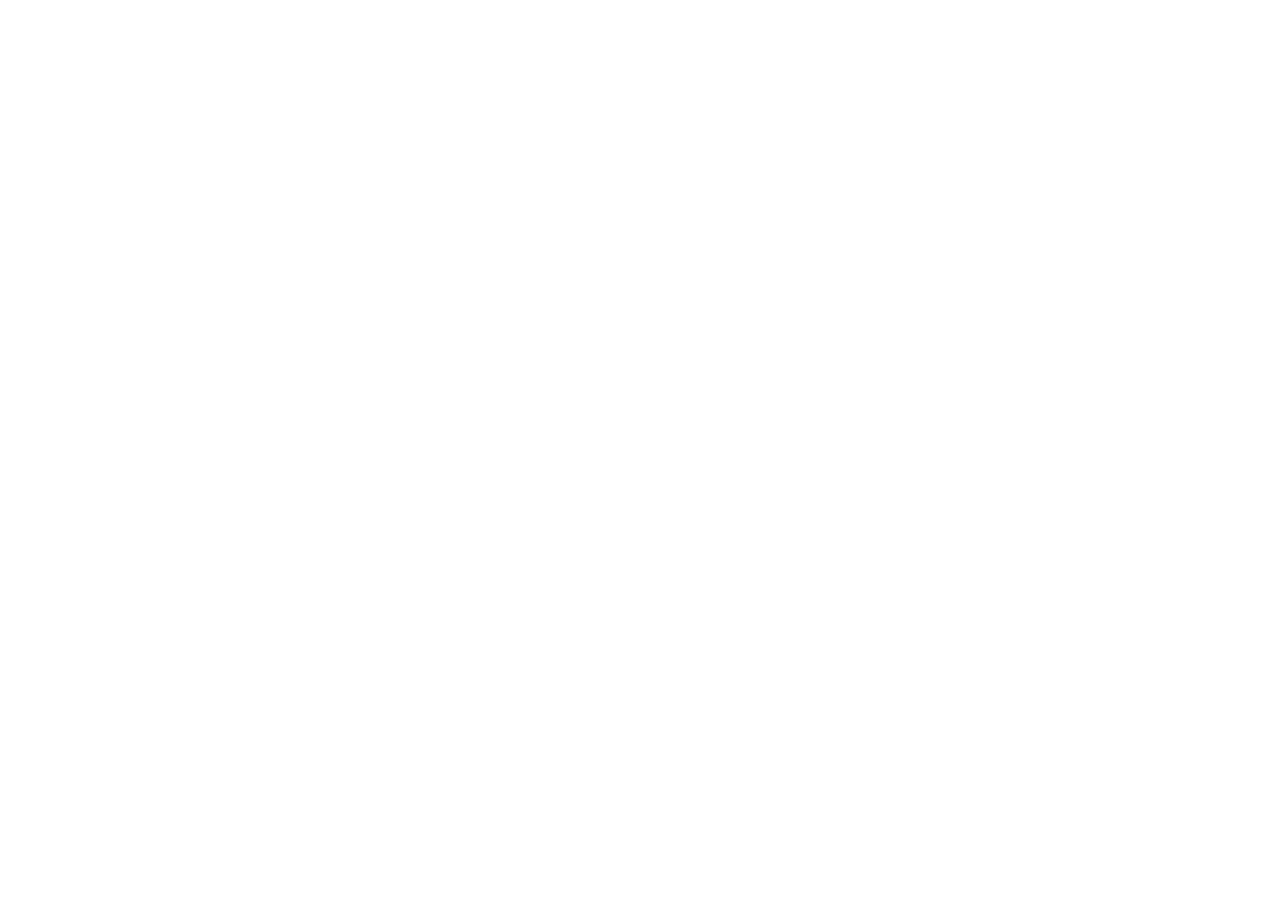
==== public/index.html @ 0d929c7a "Version 1.0 (bêta)" ====
<!DOCTYPE html>
<html lang="fr">
<head>
    <meta charset="UTF-8">
    <meta name="viewport" content="width=device-width, initial-scale=1.0">
    <title>Fiche Présentation - Ryann & Thibault</title>
</head>
<body>
    
</body>
</html>
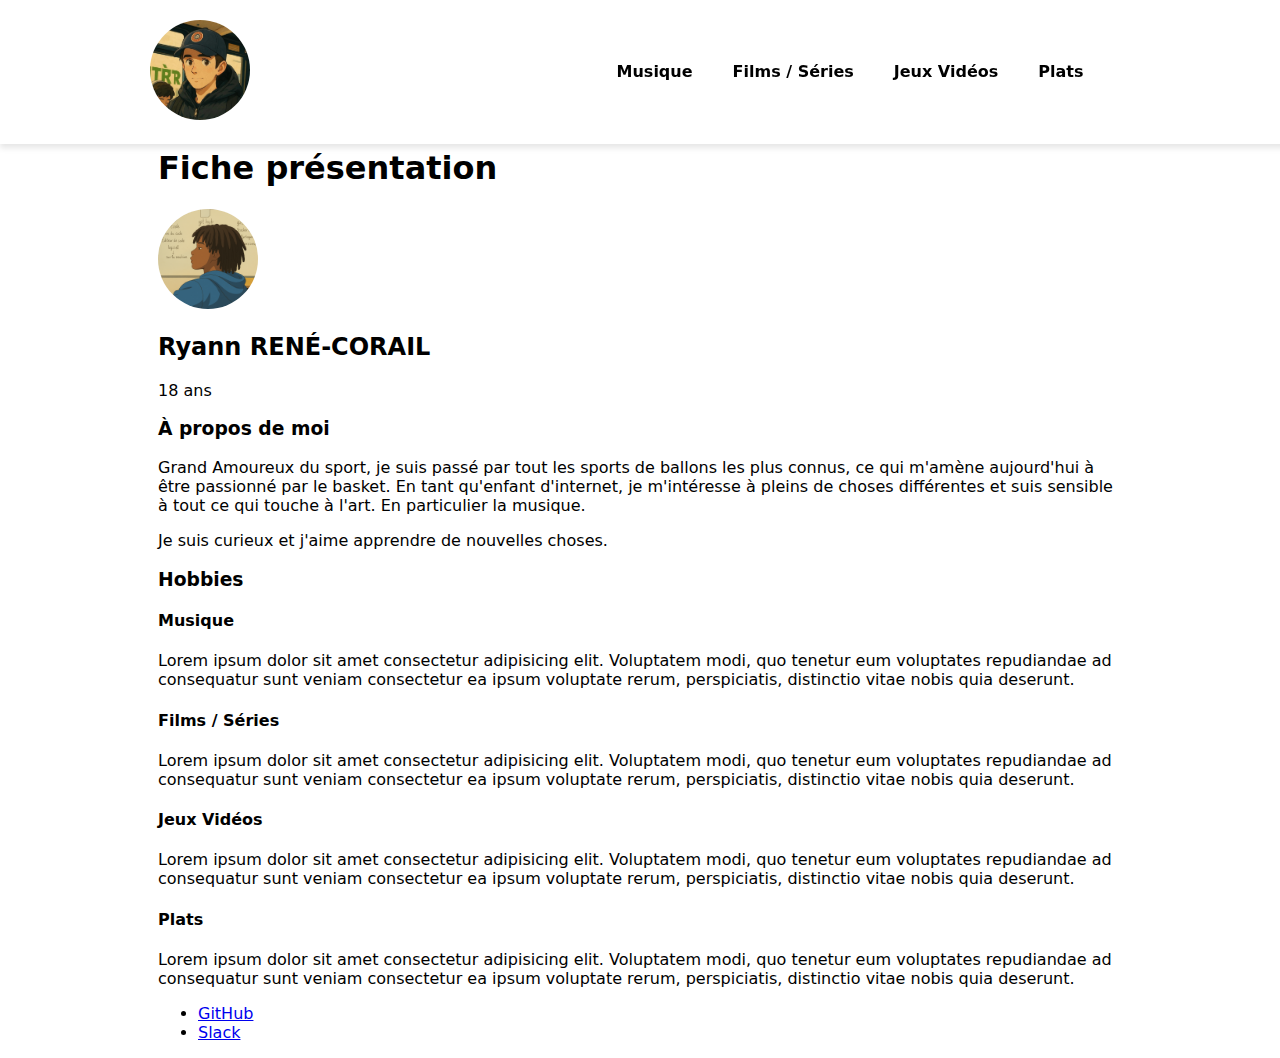
==== commit 7af981ba: "Version 1.1" ====
--- a/public/index.html
+++ b/public/index.html
@@ -1,11 +1,70 @@
 <!DOCTYPE html>
 <html lang="fr">
+
 <head>
     <meta charset="UTF-8">
     <meta name="viewport" content="width=device-width, initial-scale=1.0">
     <title>Fiche Présentation - Ryann & Thibault</title>
+    <link rel="stylesheet" href="/public/style.css">
 </head>
+
 <body>
-    
-</body>
-</html>+    <button id="scrollToTop" class="scroll-to-top" title="Remonter en haut">↑</button>
+    <header>
+        <div class="logo">
+            <img src="/assets/images/logo.jpg" alt="Logo de la page" width="100" height="100">
+        </div>
+        <nav class="navbar">
+            <ul class="nav-list">
+                <li><a href="#musique" class="link-list">Musique</a></li>
+                <li><a href="#films-series" class="link-list">Films / Séries</a></li>
+                <li><a href="#jeux-videos" class="link-list">Jeux Vidéos</a></li>
+                <li><a href="#plats" class="link-list">Plats</a></li>
+            </ul>
+        </nav>
+    </header>
+    <main>
+        <h1 class="title-fist">Fiche présentation</h1>
+
+        <div class="fichePresentation-Ryann">
+            <img src="/assets/images/image-ryann.png" alt="Photo de Ryann" width="200" height="200">
+            <h2 class="title-second">Ryann RENÉ-CORAIL</h2>
+            <p class="description">18 ans</p>
+            <h3 class="title-third">À propos de moi</h3>
+            <p class="description">Grand Amoureux du sport, je suis passé par tout les sports de ballons les plus
+                connus, ce qui m'amène
+                aujourd'hui à être passionné par le basket. En tant qu'enfant d'internet, je m'intéresse à pleins de
+                choses différentes et suis sensible à tout ce qui touche à l'art. En particulier la musique.</p>
+            <p>Je suis curieux et j'aime apprendre de nouvelles choses.</p>
+            <h3 class="title-third">Hobbies</h3>
+            <h4 id="musique" class="title-hobbies">Musique</h4>
+            <p class="description">Lorem ipsum dolor sit amet consectetur adipisicing elit. Voluptatem modi, quo tenetur
+                eum voluptates repudiandae ad consequatur sunt veniam consectetur ea ipsum voluptate rerum,
+                perspiciatis, distinctio vitae nobis quia deserunt.</p>
+            <h4 id="films-series" class="title-hobbies">Films / Séries</h4>
+            <p class="description">Lorem ipsum dolor sit amet consectetur adipisicing elit. Voluptatem modi, quo tenetur
+                eum voluptates repudiandae ad consequatur sunt veniam consectetur ea ipsum voluptate rerum,
+                perspiciatis, distinctio vitae nobis quia deserunt.</p>
+            <h4 id="jeux-videos" class="title-hobbies">Jeux Vidéos</h4>
+            <p class="description">Lorem ipsum dolor sit amet consectetur adipisicing elit. Voluptatem modi, quo tenetur
+                eum voluptates repudiandae ad consequatur sunt veniam consectetur ea ipsum voluptate rerum,
+                perspiciatis, distinctio vitae nobis quia deserunt.</p>
+            <h4 id="plats" class="title-hobbies">Plats</h4>
+            <p class="description">Lorem ipsum dolor sit amet consectetur adipisicing elit. Voluptatem modi, quo tenetur
+                eum voluptates repudiandae ad consequatur sunt veniam consectetur ea ipsum voluptate rerum,
+                perspiciatis, distinctio vitae nobis quia deserunt.</p>
+        </div>
+    </main>
+    <footer>
+        <div class="links-ryann">
+            <div class="practical-links">
+                <ul class="practical-list">
+                    <li><a href="#" class="practical-link-list">GitHub</a></li>
+                    <li><a href="#" class="practical-link-list">Slack</a></li>
+                </ul>
+            </div>
+        </div>
+    </footer>
+
+    <script src="/smooth-scroll.js"></script>
+</body>--- a/public/style.css
+++ b/public/style.css
@@ -0,0 +1,95 @@
+body {
+    font-family: system-ui, -apple-system, BlinkMacSystemFont, 'Segoe UI', Roboto, Oxygen, Ubuntu, Cantarell, 'Open Sans', 'Helvetica Neue', sans-serif;
+    padding: 120px 150px 0 150px;
+}
+
+header {
+    position: fixed;
+    top: 0;
+    left: 0;
+    width: 100%;
+    background-color: white;
+    z-index: 1000;
+    box-shadow: 0 4px 6px rgba(0, 0, 0, 0.1);
+    padding: 20px 150px;
+    margin: 0;
+    display: flex;
+    justify-content: space-between;
+    align-items: center;
+}
+
+.navbar {
+    display: flex;
+    justify-content: center;
+    /* Centre le texte du menu */
+    align-items: center;
+    flex: 1;
+}
+
+.nav-list {
+    list-style: none;
+    display: flex;
+    gap: 20px;
+    margin: 0;
+    padding: 0;
+}
+
+.nav-list li {
+    display: flex;
+    align-items: center;
+}
+
+.nav-list li a {
+    text-decoration: none;
+    color: black;
+    font-weight: bold;
+    transition: color 0.3s;
+    display: inline-block;
+    text-align: center;
+    line-height: 1;
+    padding: 5px 10px;
+}
+
+.nav-list li a:hover {
+    color: #007BFF;
+}
+
+img {
+    border-radius: 50%;
+    width: 100px;
+    height: 100px;
+    margin-right: 20px;
+}
+
+.scroll-to-top {
+    position: fixed;
+    bottom: 20px;
+    /* Positionné à 20px du bas de la fenêtre */
+    right: 20px;
+    /* Positionné à 20px du bord droit */
+    width: 40px;
+    height: 40px;
+    background-color: #007BFF;
+    /* Couleur de fond */
+    color: white;
+    /* Couleur du texte */
+    border: none;
+    border-radius: 50%;
+    /* Bouton circulaire */
+    box-shadow: 0 4px 6px rgba(0, 0, 0, 0.1);
+    /* Ombre subtile */
+    cursor: pointer;
+    font-size: 20px;
+    /* Taille de la flèche */
+    display: none;
+    /* Caché par défaut */
+    justify-content: center;
+    align-items: center;
+    z-index: 1000;
+    /* Toujours au-dessus des autres éléments */
+}
+
+.scroll-to-top:hover {
+    background-color: #0056b3;
+    /* Couleur plus foncée au survol */
+}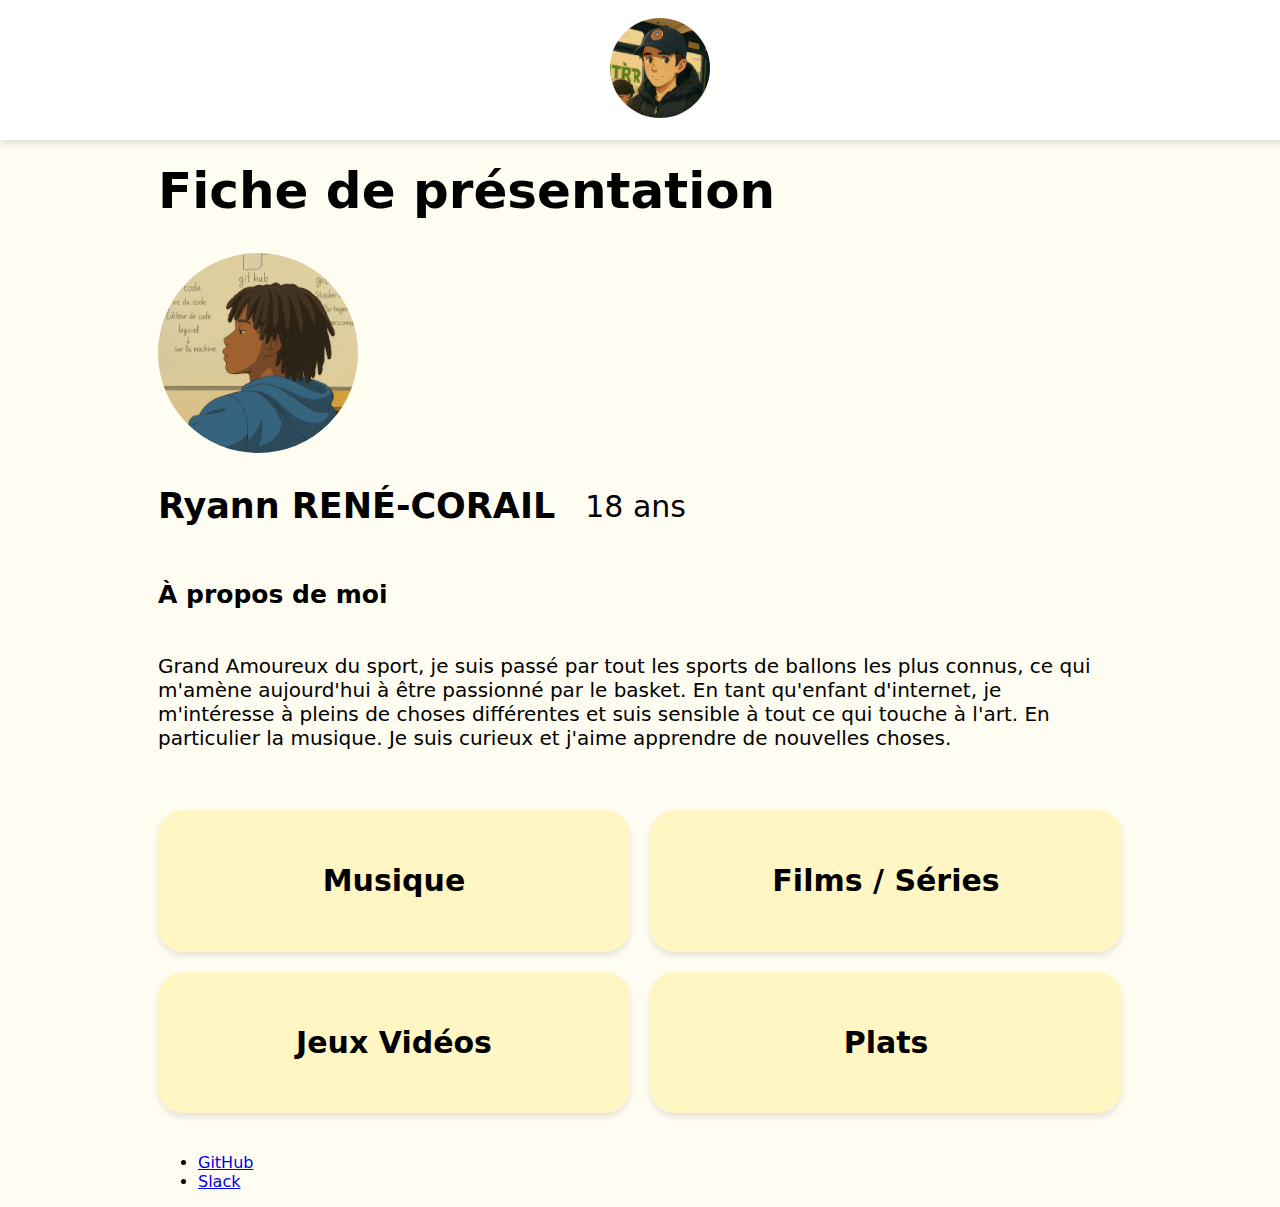
==== commit 2f0b4f5c: "Version 1.2" ====
--- a/public/index.html
+++ b/public/index.html
@@ -9,51 +9,56 @@
 </head>
 
 <body>
-    <button id="scrollToTop" class="scroll-to-top" title="Remonter en haut">↑</button>
+    <button id="scrollToTop" class="scroll-to-top" title="Remonter en haut">
+        <img src="/assets/up_arrow.svg" alt="Remonter en haut">
+    </button>
     <header>
         <div class="logo">
-            <img src="/assets/images/logo.jpg" alt="Logo de la page" width="100" height="100">
+            <a href="/public/index.html">
+                <img src="/assets/images/logo.jpg" alt="Logo de la page" width="100" height="100">
+            </a>
         </div>
-        <nav class="navbar">
-            <ul class="nav-list">
-                <li><a href="#musique" class="link-list">Musique</a></li>
-                <li><a href="#films-series" class="link-list">Films / Séries</a></li>
-                <li><a href="#jeux-videos" class="link-list">Jeux Vidéos</a></li>
-                <li><a href="#plats" class="link-list">Plats</a></li>
-            </ul>
-        </nav>
     </header>
     <main>
-        <h1 class="title-fist">Fiche présentation</h1>
+        <h1 class="title-fist">Fiche de présentation</h1>
 
         <div class="fichePresentation-Ryann">
-            <img src="/assets/images/image-ryann.png" alt="Photo de Ryann" width="200" height="200">
-            <h2 class="title-second">Ryann RENÉ-CORAIL</h2>
-            <p class="description">18 ans</p>
+            <div class="photo-ryann">
+                <img src="/assets/images/image-ryann.png" alt="Photo de Ryann">
+            </div>
+            <div class="description-ryann">
+                <h2 class="title-second">Ryann RENÉ-CORAIL</h2>
+                <p class="description">18 ans</p>
+            </div>
             <h3 class="title-third">À propos de moi</h3>
             <p class="description">Grand Amoureux du sport, je suis passé par tout les sports de ballons les plus
                 connus, ce qui m'amène
                 aujourd'hui à être passionné par le basket. En tant qu'enfant d'internet, je m'intéresse à pleins de
-                choses différentes et suis sensible à tout ce qui touche à l'art. En particulier la musique.</p>
-            <p>Je suis curieux et j'aime apprendre de nouvelles choses.</p>
-            <h3 class="title-third">Hobbies</h3>
-            <h4 id="musique" class="title-hobbies">Musique</h4>
-            <p class="description">Lorem ipsum dolor sit amet consectetur adipisicing elit. Voluptatem modi, quo tenetur
-                eum voluptates repudiandae ad consequatur sunt veniam consectetur ea ipsum voluptate rerum,
-                perspiciatis, distinctio vitae nobis quia deserunt.</p>
-            <h4 id="films-series" class="title-hobbies">Films / Séries</h4>
-            <p class="description">Lorem ipsum dolor sit amet consectetur adipisicing elit. Voluptatem modi, quo tenetur
-                eum voluptates repudiandae ad consequatur sunt veniam consectetur ea ipsum voluptate rerum,
-                perspiciatis, distinctio vitae nobis quia deserunt.</p>
-            <h4 id="jeux-videos" class="title-hobbies">Jeux Vidéos</h4>
-            <p class="description">Lorem ipsum dolor sit amet consectetur adipisicing elit. Voluptatem modi, quo tenetur
-                eum voluptates repudiandae ad consequatur sunt veniam consectetur ea ipsum voluptate rerum,
-                perspiciatis, distinctio vitae nobis quia deserunt.</p>
-            <h4 id="plats" class="title-hobbies">Plats</h4>
-            <p class="description">Lorem ipsum dolor sit amet consectetur adipisicing elit. Voluptatem modi, quo tenetur
-                eum voluptates repudiandae ad consequatur sunt veniam consectetur ea ipsum voluptate rerum,
-                perspiciatis, distinctio vitae nobis quia deserunt.</p>
-        </div>
+                choses différentes et suis sensible à tout ce qui touche à l'art. En particulier la musique.
+                Je suis curieux et j'aime apprendre de nouvelles choses.</p>
+
+            <div class="hobbies-box">
+                <div class="box">
+                    <a href="/public/pages/musique.html" class="box-link">
+                        <h3 class="title-hobbies">Musique</h3>
+                    </a>
+                </div>
+                <div class="box">
+                    <a href="/public/pages/films.html" class="box-link">
+                        <h3 class="title-hobbies">Films / Séries</h3>
+                    </a>
+                </div>
+                <div class="box">
+                    <a href="/public/pages/jeux.html" class="box-link">
+                        <h3 class="title-hobbies">Jeux Vidéos</h3>
+                    </a>
+                </div>
+                <div class="box">
+                    <a href="/public/pages/plats.html" class="box-link">
+                        <h3 class="title-hobbies">Plats</h3>
+                    </a>
+                </div>
+            </div>
     </main>
     <footer>
         <div class="links-ryann">
--- a/public/style.css
+++ b/public/style.css
@@ -1,6 +1,7 @@
 body {
     font-family: system-ui, -apple-system, BlinkMacSystemFont, 'Segoe UI', Roboto, Oxygen, Ubuntu, Cantarell, 'Open Sans', 'Helvetica Neue', sans-serif;
     padding: 120px 150px 0 150px;
+    background-color: #fffdf2;
 }
 
 header {
@@ -8,88 +9,157 @@
     top: 0;
     left: 0;
     width: 100%;
+    height: 80px;
+    /* Hauteur de la barre de header */
     background-color: white;
     z-index: 1000;
     box-shadow: 0 4px 6px rgba(0, 0, 0, 0.1);
-    padding: 20px 150px;
-    margin: 0;
-    display: flex;
-    justify-content: space-between;
-    align-items: center;
-}
-
-.navbar {
+    /* Ombre subtile */
     display: flex;
     justify-content: center;
-    /* Centre le texte du menu */
+    /* Centre horizontalement */
     align-items: center;
-    flex: 1;
-}
-
-.nav-list {
-    list-style: none;
-    display: flex;
-    gap: 20px;
-    margin: 0;
-    padding: 0;
-}
-
-.nav-list li {
-    display: flex;
-    align-items: center;
-}
-
-.nav-list li a {
-    text-decoration: none;
-    color: black;
-    font-weight: bold;
-    transition: color 0.3s;
-    display: inline-block;
-    text-align: center;
-    line-height: 1;
-    padding: 5px 10px;
-}
-
-.nav-list li a:hover {
-    color: #007BFF;
+    /* Centre verticalement */
+    padding: 30px 20px;
+    /* Ajoute un peu de padding horizontal */
 }
 
 img {
     border-radius: 50%;
+    /* Rend l'image circulaire */
     width: 100px;
+    /* Taille de l'image */
     height: 100px;
-    margin-right: 20px;
+    /* Assure que l'image reste carrée */
+}
+
+.photo-ryann img {
+    width: 200px;
+    height: 200px;
+}
+
+.description-ryann {
+    display: flex;
+    justify-content: flex-start;
+    /* Aligne les éléments à gauche */
+    align-items: center;
+    /* Aligne verticalement les éléments au centre */
+    gap: 10px;
+    /* Ajoute un espace entre le `<h3>` et le `<p>` */
+}
+
+.description-ryann h3,
+.description-ryann p {
+    margin: 0;
+    /* Supprime les marges par défaut */
+}
+
+.title-fist {
+    font-size: 50px;
+}
+
+.description-ryann .title-second {
+    font-size: 35px;
+}
+
+.description-ryann p {
+    font-size: 30px;
+    padding-left: 20px;
+}
+
+.title-third {
+    font-size: 25px;
+}
+
+.description {
+    font-size: 20px;
+    padding: 20px 0;
+    /* Ajoute un peu d'espace au-dessus et en dessous du texte */
+}
+
+.title-hobbies {
+    font-size: 30px;
 }
 
 .scroll-to-top {
     position: fixed;
     bottom: 20px;
-    /* Positionné à 20px du bas de la fenêtre */
     right: 20px;
-    /* Positionné à 20px du bord droit */
-    width: 40px;
-    height: 40px;
-    background-color: #007BFF;
-    /* Couleur de fond */
-    color: white;
-    /* Couleur du texte */
+    width: 60px;
+    height: 60px;
+    background-color: #fff;
     border: none;
     border-radius: 50%;
-    /* Bouton circulaire */
     box-shadow: 0 4px 6px rgba(0, 0, 0, 0.1);
-    /* Ombre subtile */
     cursor: pointer;
-    font-size: 20px;
-    /* Taille de la flèche */
     display: none;
-    /* Caché par défaut */
     justify-content: center;
     align-items: center;
     z-index: 1000;
-    /* Toujours au-dessus des autres éléments */
+    transition: transform 0.3s ease, box-shadow 0.3s ease;
+    /* Animation fluide */
+}
+
+.scroll-to-top img {
+    width: 100%;
+    height: 100%;
 }
 
 .scroll-to-top:hover {
-    background-color: #0056b3;
-    /* Couleur plus foncée au survol */
+    transform: scale(1.1);
+    /* Agrandit légèrement le bouton */
+    box-shadow: 0 6px 12px rgba(0, 0, 0, 0.2);
+    /* Ombre plus prononcée au survol */
+}
+
+.hobbies-box {
+    display: grid;
+    grid-template-columns: repeat(2, 1fr);
+    /* 2 colonnes de largeur égale */
+    gap: 20px;
+    /* Espacement entre les carrés */
+    margin: 40px 0;
+    /* Espacement autour de la grille */
+}
+
+.box {
+    background: #fff6c3;
+    /* Fond uni bleu */
+    /* Bordure subtile */
+    border-radius: 25px;
+    /* Coins arrondis */
+    box-shadow: 0 4px 6px rgba(0, 0, 0, 0.1);
+    /* Ombre subtile */
+    display: flex;
+    justify-content: center;
+    align-items: center;
+    aspect-ratio: 1 / 0.3;
+    /* Rend les divs parfaitement carrées */
+    text-align: center;
+    transition: transform 0.3s, box-shadow 0.3s;
+    /* Animation au survol */
+}
+
+.box:hover {
+    transform: scale(1.05);
+    /* Agrandit légèrement au survol */
+    box-shadow: 0 6px 12px rgba(0, 0, 0, 0.2);
+    /* Ombre plus prononcée au survol */
+    background: hsl(52, 100%, 80%);
+    /* Change la couleur de fond au survol */
+}
+
+.box-link {
+    text-decoration: none;
+    /* Supprime le soulignement des liens */
+    color: rgb(0, 0, 0);
+    /* Couleur du texte */
+    font-weight: bold;
+    font-size: 18px;
+    text-align: center;
+    display: flex;
+    justify-content: center;
+    align-items: center;
+    width: 100%;
+    height: 100%;
 }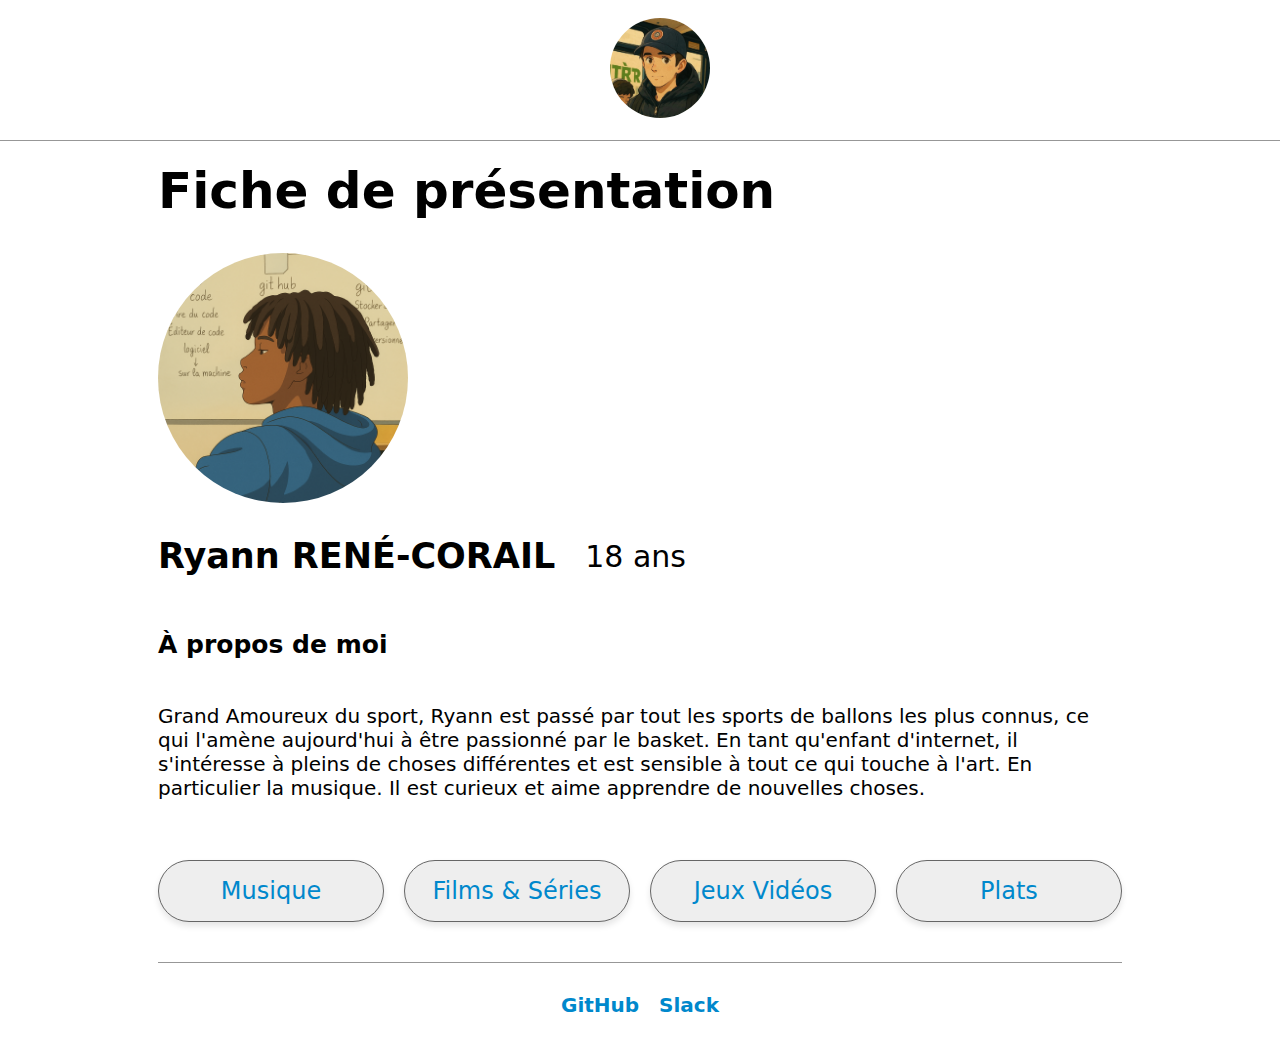
==== commit 4edec649: "Version 1.3" ====
--- a/public/index.html
+++ b/public/index.html
@@ -6,6 +6,9 @@
     <meta name="viewport" content="width=device-width, initial-scale=1.0">
     <title>Fiche Présentation - Ryann & Thibault</title>
     <link rel="stylesheet" href="/public/style.css">
+    <link rel="stylesheet" href="/public/CSS/header.css">
+    <link rel="stylesheet" href="/public/CSS/footer.css">
+    <link rel="icon" href="/assets/ico-site.ico" type="image/x-icon">
 </head>
 
 <body>
@@ -14,7 +17,7 @@
     </button>
     <header>
         <div class="logo">
-            <a href="/public/index.html">
+            <a href="/public/index.html" class="logoLink">
                 <img src="/assets/images/logo.jpg" alt="Logo de la page" width="100" height="100">
             </a>
         </div>
@@ -31,11 +34,11 @@
                 <p class="description">18 ans</p>
             </div>
             <h3 class="title-third">À propos de moi</h3>
-            <p class="description">Grand Amoureux du sport, je suis passé par tout les sports de ballons les plus
-                connus, ce qui m'amène
-                aujourd'hui à être passionné par le basket. En tant qu'enfant d'internet, je m'intéresse à pleins de
-                choses différentes et suis sensible à tout ce qui touche à l'art. En particulier la musique.
-                Je suis curieux et j'aime apprendre de nouvelles choses.</p>
+            <p class="description">Grand Amoureux du sport, Ryann est passé par tout les sports de ballons les plus
+                connus, ce qui l'amène
+                aujourd'hui à être passionné par le basket. En tant qu'enfant d'internet, il s'intéresse à pleins de
+                choses différentes et est sensible à tout ce qui touche à l'art. En particulier la musique.
+                Il est curieux et aime apprendre de nouvelles choses.</p>
 
             <div class="hobbies-box">
                 <div class="box">
@@ -45,7 +48,7 @@
                 </div>
                 <div class="box">
                     <a href="/public/pages/films.html" class="box-link">
-                        <h3 class="title-hobbies">Films / Séries</h3>
+                        <h3 class="title-hobbies">Films & Séries</h3>
                     </a>
                 </div>
                 <div class="box">
@@ -64,8 +67,10 @@
         <div class="links-ryann">
             <div class="practical-links">
                 <ul class="practical-list">
-                    <li><a href="#" class="practical-link-list">GitHub</a></li>
-                    <li><a href="#" class="practical-link-list">Slack</a></li>
+                    <li><a href="https://github.com/mp5daFool" class="practical-link-list" target="_blank">GitHub</a>
+                    </li>
+                    <li><a href="https://la-toile-emlyon.slack.com/team/U08JCM3211C" class="practical-link-list"
+                            target="_blank">Slack</a></li>
                 </ul>
             </div>
         </div>
--- a/public/style.css
+++ b/public/style.css
@@ -1,41 +1,7 @@
-body {
-    font-family: system-ui, -apple-system, BlinkMacSystemFont, 'Segoe UI', Roboto, Oxygen, Ubuntu, Cantarell, 'Open Sans', 'Helvetica Neue', sans-serif;
-    padding: 120px 150px 0 150px;
-    background-color: #fffdf2;
-}
-
-header {
-    position: fixed;
-    top: 0;
-    left: 0;
-    width: 100%;
-    height: 80px;
-    /* Hauteur de la barre de header */
-    background-color: white;
-    z-index: 1000;
-    box-shadow: 0 4px 6px rgba(0, 0, 0, 0.1);
-    /* Ombre subtile */
-    display: flex;
-    justify-content: center;
-    /* Centre horizontalement */
-    align-items: center;
-    /* Centre verticalement */
-    padding: 30px 20px;
-    /* Ajoute un peu de padding horizontal */
-}
-
-img {
-    border-radius: 50%;
-    /* Rend l'image circulaire */
-    width: 100px;
-    /* Taille de l'image */
-    height: 100px;
-    /* Assure que l'image reste carrée */
-}
-
 .photo-ryann img {
-    width: 200px;
-    height: 200px;
+    width: 250px;
+    height: 250px;
+    border-radius: 200px;
 }
 
 .description-ryann {
@@ -65,6 +31,7 @@
 .description-ryann p {
     font-size: 30px;
     padding-left: 20px;
+    font-weight: 500;
 }
 
 .title-third {
@@ -78,7 +45,10 @@
 }
 
 .title-hobbies {
-    font-size: 30px;
+    font-size: 1.5em;
+    font-style: normal;
+    font-weight: 500;
+    color: #0088cc;
 }
 
 .scroll-to-top {
@@ -114,8 +84,8 @@
 
 .hobbies-box {
     display: grid;
-    grid-template-columns: repeat(2, 1fr);
-    /* 2 colonnes de largeur égale */
+    grid-template-columns: repeat(4, 1fr);
+    /* 4 colonnes de largeur égale */
     gap: 20px;
     /* Espacement entre les carrés */
     margin: 40px 0;
@@ -123,43 +93,211 @@
 }
 
 .box {
-    background: #fff6c3;
-    /* Fond uni bleu */
+    background: #eeeeee;
+    /* Couleur de fond */
+    border: 1px solid #666666;
     /* Bordure subtile */
-    border-radius: 25px;
+    border-radius: 50px;
     /* Coins arrondis */
     box-shadow: 0 4px 6px rgba(0, 0, 0, 0.1);
     /* Ombre subtile */
     display: flex;
     justify-content: center;
     align-items: center;
-    aspect-ratio: 1 / 0.3;
-    /* Rend les divs parfaitement carrées */
+    height: 60px;
+    /* Hauteur des carrés */
     text-align: center;
     transition: transform 0.3s, box-shadow 0.3s;
     /* Animation au survol */
 }
 
 .box:hover {
-    transform: scale(1.05);
+    /*transform: scale(1.05);*/
     /* Agrandit légèrement au survol */
     box-shadow: 0 6px 12px rgba(0, 0, 0, 0.2);
+    text-decoration: underline;
+    color: #0088cc;
     /* Ombre plus prononcée au survol */
-    background: hsl(52, 100%, 80%);
-    /* Change la couleur de fond au survol */
 }
 
 .box-link {
     text-decoration: none;
     /* Supprime le soulignement des liens */
-    color: rgb(0, 0, 0);
     /* Couleur du texte */
     font-weight: bold;
-    font-size: 18px;
+    font-size: 16px;
     text-align: center;
     display: flex;
     justify-content: center;
     align-items: center;
     width: 100%;
     height: 100%;
+}
+
+/* Responsive Design */
+@media (max-width: 1024px) {
+    .hobbies-box {
+        grid-template-columns: repeat(2, 1fr);
+        /* 2 colonnes sur les écrans moyens */
+    }
+}
+
+@media (max-width: 768px) {
+    .hobbies-box {
+        grid-template-columns: 1fr;
+        /* 1 colonne sur les petits écrans */
+    }
+}
+
+/* Styles pour les divs des films */
+.boxFilm1,
+.boxFilm2 {
+    padding: 0 20px;
+    text-align: center;
+}
+
+.linkFilm2 {
+    color: #0088cc;
+    text-decoration: none;
+}
+
+.linkFilm2:hover {
+    text-decoration: underline;
+}
+
+
+
+.boxFilm1 h3,
+.boxFilm2 h3 {
+    font-size: 24px;
+    /* Grossit le texte */
+    font-weight: bold;
+    margin-bottom: 20px;
+    /* Ajoute un espace entre le titre et l'iframe */
+    color: #0088cc;
+    /* Couleur du texte */
+}
+
+/* Grille pour afficher les divs côte à côte */
+.films-container {
+    display: grid;
+    grid-template-columns: repeat(2, 1fr);
+    /* 2 colonnes de largeur égale */
+    gap: 20px;
+    /* Espacement entre les colonnes */
+    margin: 40px 0;
+    /* Espacement autour de la grille */
+}
+
+/* Responsive Design */
+@media (max-width: 768px) {
+    .films-container {
+        grid-template-columns: 1fr;
+        /* 1 colonne sur les petits écrans */
+    }
+}
+
+.boxMusic1,
+.boxMusic2 {
+    padding: 30px;
+    text-align: center;
+}
+
+/* Conteneur principal pour les jeux */
+.jeux-container {
+    display: grid;
+    grid-template-columns: repeat(2, 1fr);
+    /* 2 colonnes de largeur égale */
+    gap: 20px;
+    /* Espacement entre les colonnes */
+    margin-top: 20px;
+    /* Espacement autour de la grille */
+}
+
+/* Style pour chaque jeu */
+.boxJeux {
+    /* Bordure subtile */
+    border-radius: 8px;
+    /* Coins arrondis */
+    padding: 0 20px;
+    text-align: center;
+}
+
+/* Style pour le titre */
+.boxJeux h3 {
+    font-size: 24px;
+    /* Grossit le texte */
+    font-weight: bold;
+    /* Ajoute un espace entre le titre et l'image */
+    color: #333;
+    /* Couleur du texte */
+}
+
+/* Style pour les images */
+.boxJeux img {
+    width: 100%;
+    /* L'image occupe toute la largeur du conteneur */
+    height: 70%;
+    /* Conserve les proportions de l'image */
+    border-radius: 8px;
+    /* Coins arrondis pour les images */
+    transition: transform 0.3s ease, box-shadow 0.3s ease;
+    /* Animation au survol */
+}
+
+/* Effet au survol des images */
+.boxJeux img:hover {
+    transform: scale(1.05);
+    /* Agrandit légèrement l'image au survol */
+    box-shadow: 0 6px 12px rgba(0, 0, 0, 0.2);
+    /* Ombre plus prononcée au survol */
+}
+
+/* Responsive Design */
+@media (max-width: 768px) {
+    .jeux-container {
+        grid-template-columns: 1fr;
+        /* 1 colonne sur les petits écrans */
+    }
+}
+
+.buttonBackHome {
+    display: flex;
+    justify-content: center;
+    /* Centre le bouton horizontalement */
+    margin: 20px 0;
+    /* Espacement autour du bouton */
+}
+
+.buttonBackHomeLink {
+    display: inline-flex;
+    /* Utilise flexbox pour centrer le contenu */
+    justify-content: center;
+    /* Centre horizontalement */
+    align-items: center;
+    /* Centre verticalement */
+    background-color: #0088cc;
+    /* Couleur de fond bleue */
+    color: white;
+    /* Couleur du texte */
+    font-size: 18px;
+    /* Taille du texte */
+    font-weight: bold;
+    /* Texte en gras */
+    text-decoration: none;
+    /* Supprime le soulignement */
+    padding: 15px 35px;
+    /* Espacement intérieur (vertical et horizontal) */
+    border-radius: 50px;
+    /* Forme de pilule */
+    transition: background-color 0.3s ease, transform 0.2s ease;
+    /* Animation fluide */
+    box-shadow: 0 4px 6px rgba(0, 0, 0, 0.1);
+    /* Ombre subtile */
+    line-height: 1;
+    /* Assure que la hauteur de ligne n'affecte pas l'alignement */
+}
+
+.buttonBackHomeLink:hover {
+    text-decoration: underline;
 }--- a/public/CSS/header.css
+++ b/public/CSS/header.css
@@ -0,0 +1,57 @@
+body {
+    font-family: system-ui, -apple-system, BlinkMacSystemFont, 'Segoe UI', Roboto, Oxygen, Ubuntu, Cantarell, 'Open Sans', 'Helvetica Neue', sans-serif;
+    padding: 120px 150px 0 150px;
+    /* Valeur par défaut pour les grands écrans */
+    background-color: #fff;
+}
+
+/* Responsive Design */
+@media (max-width: 1024px) {
+    body {
+        padding: 120px 100px 0 100px;
+        /* Réduit les marges latérales sur les écrans moyens */
+    }
+}
+
+@media (max-width: 768px) {
+    body {
+        padding: 120px 50px 0 50px;
+        /* Réduit encore plus les marges latérales sur les petits écrans */
+    }
+}
+
+@media (max-width: 480px) {
+    body {
+        padding: 120px 20px 0 20px;
+        /* Marges minimales sur les très petits écrans */
+    }
+}
+
+header {
+    position: fixed;
+    top: 0;
+    left: 0;
+    width: 100%;
+    height: 80px;
+    /* Hauteur de la barre de header */
+    background-color: white;
+    z-index: 1000;
+    /* Ombre subtile */
+    display: flex;
+    justify-content: center;
+    /* Centre horizontalement */
+    align-items: center;
+    /* Centre verticalement */
+    padding: 30px 20px;
+    border-bottom: 1px solid #979797;
+    /* Ajoute un peu de padding horizontal */
+}
+
+.logoLink img {
+    border-radius: 50%;
+    /* Rend l'image circulaire */
+    width: 100px;
+    /* Taille de l'image */
+    height: 100px;
+    /* Assure que l'image reste carrée */
+}--- a/public/CSS/footer.css
+++ b/public/CSS/footer.css
@@ -0,0 +1,47 @@
+footer {
+    background-color: #fff;
+    /* Couleur de fond du footer */
+    padding: 30px;
+    /* Ajoute un espace intérieur */
+    border-top: 1px solid #979797;
+    /* Ligne de séparation en haut du footer */
+    text-align: center;
+    /* Centre le contenu horizontalement */
+}
+
+.links-ryann {
+    display: flex;
+    /* Aligne les éléments sur une seule ligne */
+    justify-content: center;
+    /* Centre les liens horizontalement */
+    align-items: center;
+    /* Aligne les liens verticalement */
+}
+
+.practical-list {
+    list-style: none;
+    /* Supprime les puces des listes */
+    display: flex;
+    /* Aligne les éléments de la liste sur une seule ligne */
+    gap: 20px;
+    /* Ajoute un espace entre les liens */
+    margin: 0;
+    /* Supprime les marges par défaut */
+    padding: 0;
+    /* Supprime les paddings par défaut */
+}
+
+.practical-link-list {
+    text-decoration: none;
+    /* Supprime le soulignement des liens */
+    color: #0088cc;
+    /* Couleur des liens */
+    font-size: 20px;
+    font-weight: bold;
+    transition: color 0.3s;
+    /* Animation pour le changement de couleur */
+}
+
+.practical-link-list:hover {
+    text-decoration: underline;
+}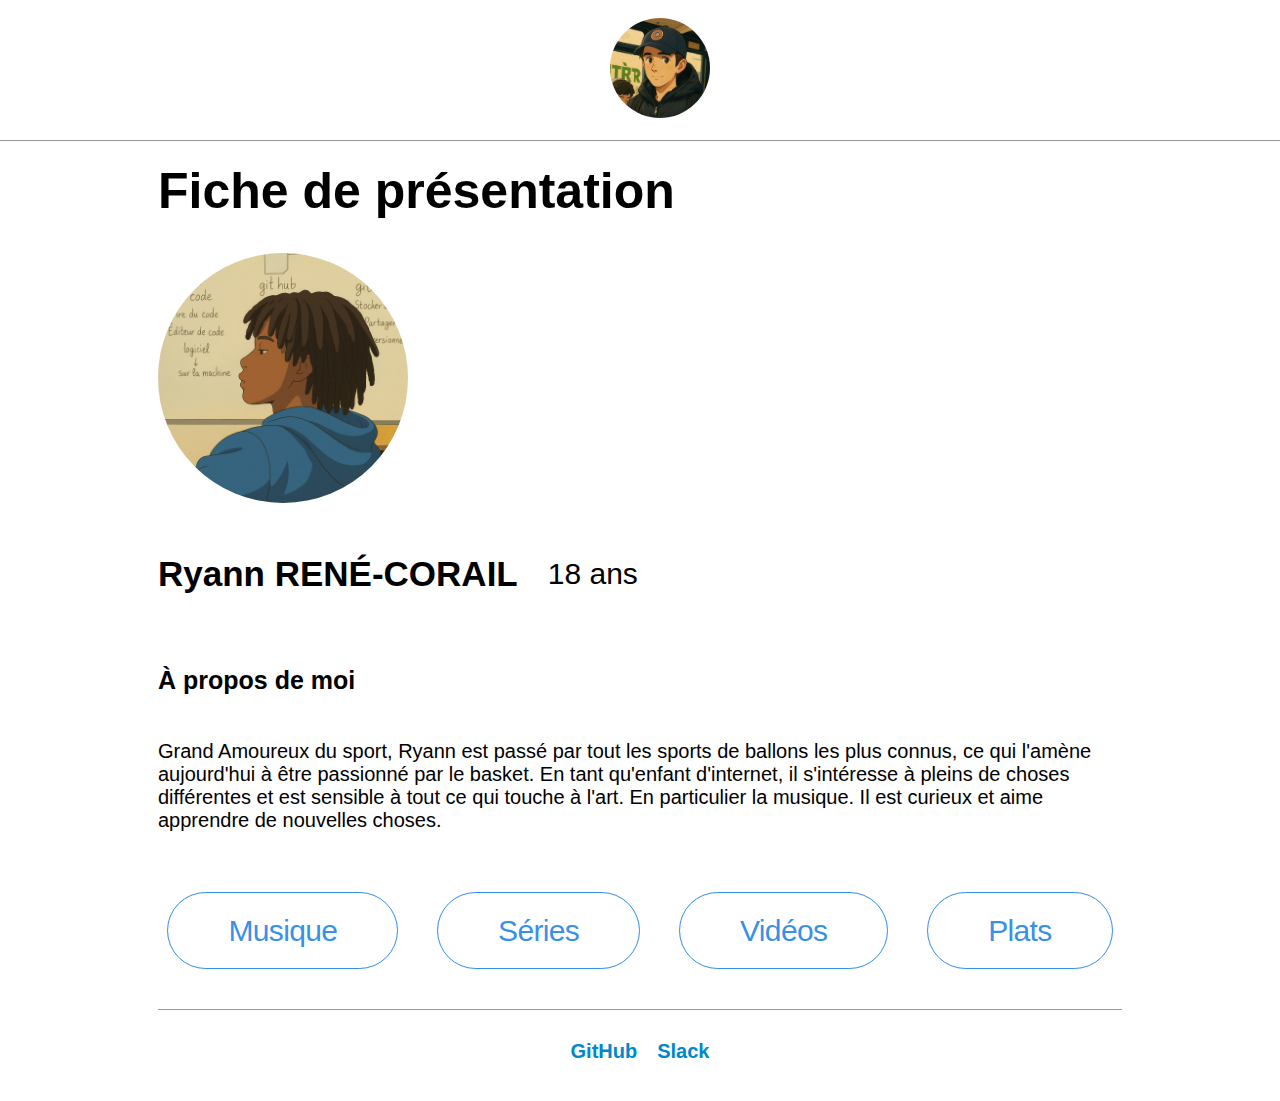
==== commit 9a1dd42d: "Version 1.5" ====
--- a/public/index.html
+++ b/public/index.html
@@ -5,70 +5,81 @@
     <meta charset="UTF-8">
     <meta name="viewport" content="width=device-width, initial-scale=1.0">
     <title>Fiche Présentation - Ryann & Thibault</title>
+    <!-- feuille CSS générale -->
     <link rel="stylesheet" href="/public/style.css">
+    <!-- feuille CSS pour le header -->
     <link rel="stylesheet" href="/public/CSS/header.css">
+    <!-- feuille CSS pour le footer -->
     <link rel="stylesheet" href="/public/CSS/footer.css">
+    <!-- icone à coté du titre de la page -->
     <link rel="icon" href="/assets/ico-site.ico" type="image/x-icon">
 </head>
 
 <body>
-    <button id="scrollToTop" class="scroll-to-top" title="Remonter en haut">
-        <img src="/assets/up_arrow.svg" alt="Remonter en haut">
+    <!-- bouton en bas à droite pour remonter en haut de la page lié avec scrolltotop.js-->
+    <button id="scrollToTop" class="scrollToTop" title="Remonter en haut">
+        <!-- image du bouton de flèche vers le haut -->
+        <img class="scrollToTopImage" src="/assets/up_arrow.svg" alt="Remonter en haut">
     </button>
+
+    <!-- header du site -->
     <header>
         <div class="logo">
+            <!-- logo et bouton du site pour retourner à l'accueil -->
             <a href="/public/index.html" class="logoLink">
+                <!-- image du logo -->
                 <img src="/assets/images/logo.jpg" alt="Logo de la page" width="100" height="100">
             </a>
         </div>
     </header>
+
     <main>
-        <h1 class="title-fist">Fiche de présentation</h1>
+        <!-- titre principal de la page -->
+        <h1 class="titleFirst">Fiche de présentation</h1>
 
-        <div class="fichePresentation-Ryann">
-            <div class="photo-ryann">
-                <img src="/assets/images/image-ryann.png" alt="Photo de Ryann">
+        <!-- section principale avec la présentation + nom/prénom/âge -->
+        <section class="fichePresentationRyann">
+            <!-- photo de Ryann -->
+            <img class="photoRyannImage" src="/assets/images/image-ryann.png" alt="Photo de Ryann">
+            <!-- nom + age de Ryann -->
+            <div class="descriptionRyann">
+                <h2 class="titleName">Ryann RENÉ-CORAIL</h2>
+                <p class="description descAge">18 ans</p>
             </div>
-            <div class="description-ryann">
-                <h2 class="title-second">Ryann RENÉ-CORAIL</h2>
-                <p class="description">18 ans</p>
-            </div>
-            <h3 class="title-third">À propos de moi</h3>
+            <!-- titre h3 de la description de Ryann -->
+            <h3 class="titleDescription">À propos de moi</h3>
+            <!-- courte description de Ryann -->
             <p class="description">Grand Amoureux du sport, Ryann est passé par tout les sports de ballons les plus
                 connus, ce qui l'amène
                 aujourd'hui à être passionné par le basket. En tant qu'enfant d'internet, il s'intéresse à pleins de
                 choses différentes et est sensible à tout ce qui touche à l'art. En particulier la musique.
                 Il est curieux et aime apprendre de nouvelles choses.</p>
+        </section>
 
-            <div class="hobbies-box">
-                <div class="box">
-                    <a href="/public/pages/musique.html" class="box-link">
-                        <h3 class="title-hobbies">Musique</h3>
-                    </a>
-                </div>
-                <div class="box">
-                    <a href="/public/pages/films.html" class="box-link">
-                        <h3 class="title-hobbies">Films & Séries</h3>
-                    </a>
-                </div>
-                <div class="box">
-                    <a href="/public/pages/jeux.html" class="box-link">
-                        <h3 class="title-hobbies">Jeux Vidéos</h3>
-                    </a>
-                </div>
-                <div class="box">
-                    <a href="/public/pages/plats.html" class="box-link">
-                        <h3 class="title-hobbies">Plats</h3>
-                    </a>
-                </div>
-            </div>
+        <!-- section secondaire avec les boutons pour visiter les pages de hobbies -->
+        <section class="hobbiesBox">
+
+            <!-- bouton pour la page musique.html -->
+                <a href="/public/pages/musique.html" class="boxLink">Musique</a>
+            <!-- bouton pour la page films.html -->
+                <a href="/public/pages/films.html" class="boxLink">Séries</a>
+            <!-- bouton pour la page jeux.html -->
+                <a href="/public/pages/jeux.html" class="boxLink">Vidéos</a>
+            <!-- bouton pour la page plats.html -->
+                <a href="/public/pages/plats.html" class="boxLink">Plats</a>
+        </section>
     </main>
+
+
     <footer>
         <div class="links-ryann">
+            <!-- liens pratiques vers les réseaux de Ryann -->
             <div class="practical-links">
                 <ul class="practical-list">
+                    <!-- lien vers le github -->
                     <li><a href="https://github.com/mp5daFool" class="practical-link-list" target="_blank">GitHub</a>
                     </li>
+                    <!-- lien vers le slack -->
                     <li><a href="https://la-toile-emlyon.slack.com/team/U08JCM3211C" class="practical-link-list"
                             target="_blank">Slack</a></li>
                 </ul>
@@ -76,5 +87,6 @@
         </div>
     </footer>
 
-    <script src="/smooth-scroll.js"></script>
+    <!-- ajout du fichier scrolltotop.js pour le bouton de scroll vers le haut -->
+    <script src="/scrolltotop.js"></script>
 </body>--- a/public/style.css
+++ b/public/style.css
@@ -1,57 +1,36 @@
-.photo-ryann img {
-    width: 250px;
-    height: 250px;
-    border-radius: 200px;
-}
-
-.description-ryann {
-    display: flex;
-    justify-content: flex-start;
-    /* Aligne les éléments à gauche */
-    align-items: center;
-    /* Aligne verticalement les éléments au centre */
-    gap: 10px;
-    /* Ajoute un espace entre le `<h3>` et le `<p>` */
-}
-
-.description-ryann h3,
-.description-ryann p {
-    margin: 0;
-    /* Supprime les marges par défaut */
-}
-
-.title-fist {
-    font-size: 50px;
-}
-
-.description-ryann .title-second {
-    font-size: 35px;
-}
-
-.description-ryann p {
-    font-size: 30px;
-    padding-left: 20px;
-    font-weight: 500;
-}
-
-.title-third {
-    font-size: 25px;
-}
-
+body {
+    font-family: "SF Pro Text", "SF Pro Icons", "Helvetica Neue", Helvetica, Arial, sans-serif;
+    padding: 120px 150px 0 150px;
+    background-color: #fff;
+}
+
+/* design responsive pour les marges de l'écran */
+@media (max-width: 1024px) {
+    body {
+        padding: 120px 100px 0 100px;
+    }
+}
+
+@media (max-width: 768px) {
+    body {
+        padding: 120px 50px 0 50px;
+    }
+}
+
+@media (max-width: 480px) {
+    body {
+        padding: 120px 20px 0 20px;
+    }
+}
+
+/* pour tous les paragraphes du site */
 .description {
     font-size: 20px;
     padding: 20px 0;
-    /* Ajoute un peu d'espace au-dessus et en dessous du texte */
-}
-
-.title-hobbies {
-    font-size: 1.5em;
-    font-style: normal;
-    font-weight: 500;
-    color: #0088cc;
-}
-
-.scroll-to-top {
+}
+
+/* pour le bouton pour remonter en haut de la page */
+.scrollToTop {
     position: fixed;
     bottom: 20px;
     right: 20px;
@@ -67,85 +46,118 @@
     align-items: center;
     z-index: 1000;
     transition: transform 0.3s ease, box-shadow 0.3s ease;
-    /* Animation fluide */
-}
-
-.scroll-to-top img {
+}
+
+.scrollToTop .scrollToTopImage {
     width: 100%;
     height: 100%;
 }
 
-.scroll-to-top:hover {
+.scrollToTop:hover {
     transform: scale(1.1);
-    /* Agrandit légèrement le bouton */
     box-shadow: 0 6px 12px rgba(0, 0, 0, 0.2);
-    /* Ombre plus prononcée au survol */
-}
-
-.hobbies-box {
+}
+
+/* pour le titre de la page */
+.titleFirst {
+    font-size: 50px;
+}
+
+/* pour la photo de Ryann */
+.photoRyannImage {
+    width: 250px;
+    height: 250px;
+    border-radius: 200px;
+}
+
+/* pour le container du nom + âge de Ryann */
+.descriptionRyann {
+    display: flex;
+    justify-content: flex-start;
+    align-items: center;
+    gap: 10px;
+}
+
+/* modifie le titre du container descriptionRyann*/
+.descriptionRyann .titleName {
+    font-size: 35px;
+}
+
+/* modifie le paragraphe du container descriptionRyann*/
+.descriptionRyann .descAge {
+    font-size: 30px;
+    padding-left: 20px;
+    font-weight: 500;
+}
+
+/* modifie le texte du container descriptionRyann*/
+.description-ryann .titleName,
+.description-ryann .descAge {
+    margin: 0;
+}
+
+/* modifie le titre de la description*/
+.titleDescription {
+    font-size: 25px;
+}
+
+/* modifie le container des boutons des hobbies*/
+.hobbiesBox {
     display: grid;
     grid-template-columns: repeat(4, 1fr);
-    /* 4 colonnes de largeur égale */
     gap: 20px;
-    /* Espacement entre les carrés */
     margin: 40px 0;
-    /* Espacement autour de la grille */
-}
-
-.box {
-    background: #eeeeee;
-    /* Couleur de fond */
-    border: 1px solid #666666;
-    /* Bordure subtile */
-    border-radius: 50px;
-    /* Coins arrondis */
-    box-shadow: 0 4px 6px rgba(0, 0, 0, 0.1);
-    /* Ombre subtile */
     display: flex;
-    justify-content: center;
-    align-items: center;
-    height: 60px;
-    /* Hauteur des carrés */
-    text-align: center;
-    transition: transform 0.3s, box-shadow 0.3s;
-    /* Animation au survol */
-}
-
-.box:hover {
-    /*transform: scale(1.05);*/
-    /* Agrandit légèrement au survol */
-    box-shadow: 0 6px 12px rgba(0, 0, 0, 0.2);
-    text-decoration: underline;
-    color: #0088cc;
-    /* Ombre plus prononcée au survol */
-}
-
-.box-link {
+    justify-content: space-around;
+}
+
+/* modifiele style des boutons */
+.boxLink {
+    cursor: pointer;
+    display: inline-block;
+    text-align: center;
+    font-size: 30px;
+    line-height: 1.17648;
+    font-weight: 400;
+    letter-spacing: -0.022em;
+    font-family: "SF Pro Text", "SF Pro Icons", "Helvetica Neue", Helvetica, Arial, sans-serif;
+    min-width: 30px;
+    padding-left: 60px;
+    padding-right: 60px;
+    padding-top: 20px;
+    padding-bottom: 20px;
+    color: rgb(255, 255, 255);
+    white-space: nowrap;
+    border-style: solid;
+    border-width: 1px;
+    border-radius: 980px;
+    color: rgb(0, 113, 227, 0.8);
+    background: rgba(0, 0, 0, 0);
+    border-color: rgb(0, 113, 227, 0.8);
     text-decoration: none;
-    /* Supprime le soulignement des liens */
-    /* Couleur du texte */
-    font-weight: bold;
-    font-size: 16px;
-    text-align: center;
-    display: flex;
-    justify-content: center;
-    align-items: center;
-    width: 100%;
-    height: 100%;
-}
-
-/* Responsive Design */
+}
+
+/* modifie les boutons au survol */
+.boxLink:hover {
+    background: rgb(0, 113, 227, 0.8);
+    color: #fff;
+}
+
+/* modifie les boutons au clic */
+.boxLink:active {
+    background: rgba(0, 113, 227, 0.90);
+}
+
+/* design responsive pour les boutons de hobbies */
 @media (max-width: 1024px) {
     .hobbies-box {
         grid-template-columns: repeat(2, 1fr);
-        /* 2 colonnes sur les écrans moyens */
     }
 }
 
 @media (max-width: 768px) {
     .hobbies-box {
         grid-template-columns: 1fr;
-        /* 1 colonne sur les petits écrans */
     }
 }
 
@@ -210,17 +222,25 @@
     /* 2 colonnes de largeur égale */
     gap: 20px;
     /* Espacement entre les colonnes */
-    margin-top: 20px;
+    margin: 40px 0;
     /* Espacement autour de la grille */
 }
 
 /* Style pour chaque jeu */
 .boxJeux {
-    /* Bordure subtile */
     border-radius: 8px;
     /* Coins arrondis */
-    padding: 0 20px;
-    text-align: center;
+    padding: 20px;
+    /* Espacement intérieur */
+    text-align: center;
+    display: flex;
+    /* Utilise flexbox pour centrer le contenu */
+    flex-direction: column;
+    /* Aligne les éléments verticalement */
+    justify-content: center;
+    /* Centre verticalement */
+    align-items: center;
+    /* Centre horizontalement */
 }
 
 /* Style pour le titre */
@@ -228,17 +248,24 @@
     font-size: 24px;
     /* Grossit le texte */
     font-weight: bold;
+    margin-bottom: 20px;
     /* Ajoute un espace entre le titre et l'image */
-    color: #333;
+    color: #0088cc;
     /* Couleur du texte */
-}
-
-/* Style pour les images */
+    text-align: center;
+    /* Centre le texte horizontalement */
+    line-height: 1.5;
+    /* Ajuste l'espacement vertical du texte */
+}
+
+/* Style pour les images des jeux */
 .boxJeux img {
-    width: 100%;
+    width: 90%;
     /* L'image occupe toute la largeur du conteneur */
-    height: 70%;
-    /* Conserve les proportions de l'image */
+    height: 300px;
+    /* Hauteur fixe pour uniformiser les images */
+    object-fit: cover;
+    /* Coupe l'image pour qu'elle s'adapte au conteneur */
     border-radius: 8px;
     /* Coins arrondis pour les images */
     transition: transform 0.3s ease, box-shadow 0.3s ease;
@@ -264,40 +291,108 @@
 .buttonBackHome {
     display: flex;
     justify-content: center;
-    /* Centre le bouton horizontalement */
     margin: 20px 0;
-    /* Espacement autour du bouton */
 }
 
 .buttonBackHomeLink {
-    display: inline-flex;
-    /* Utilise flexbox pour centrer le contenu */
-    justify-content: center;
-    /* Centre horizontalement */
-    align-items: center;
-    /* Centre verticalement */
-    background-color: #0088cc;
-    /* Couleur de fond bleue */
-    color: white;
+    cursor: pointer;
+    display: inline-block;
+    text-align: center;
+    font-size: 17px;
+    line-height: 1.17648;
+    font-weight: 400;
+    letter-spacing: -0.022em;
+    font-family: "SF Pro Text", "SF Pro Icons", "Helvetica Neue", Helvetica, Arial, sans-serif;
+    min-width: 30px;
+    padding-left: 21px;
+    padding-right: 21px;
+    padding-top: 11px;
+    padding-bottom: 11px;
+    color: rgb(255, 255, 255);
+    white-space: nowrap;
+    border-style: solid;
+    border-width: 1px;
+    border-radius: 980px;
+    background: rgba(0, 113, 227, 0.80);
+    border-color: rgba(0, 0, 0, 0);
+    text-decoration: none;
+}
+
+.buttonBackHomeLink:hover {
+    background: rgba(0, 113, 227, 0.76);
+}
+
+.buttonBackHomeLink:active {
+    background: rgba(0, 113, 227, 0.9);
+}
+
+/* Conteneur principal pour les plats */
+.plats-container {
+    display: grid;
+    grid-template-columns: repeat(2, 1fr);
+    /* 2 colonnes de largeur égale */
+    gap: 20px;
+    /* Espacement entre les colonnes */
+    margin: 40px 0;
+    /* Espacement autour de la grille */
+}
+
+/* Style pour chaque plat */
+.boxPlats {
+    /* Bordure subtile */
+    border-radius: 8px;
+    /* Coins arrondis */
+    padding: 20px;
+    /* Espacement intérieur */
+    text-align: center;
+}
+
+/* Style pour le titre */
+.boxPlats h3 {
+    font-size: 24px;
+    /* Grossit le texte */
+    font-weight: bold;
+    margin-bottom: 20px;
+    /* Ajoute un espace entre le titre et l'image */
+    color: #0088cc;
     /* Couleur du texte */
-    font-size: 18px;
-    /* Taille du texte */
-    font-weight: bold;
-    /* Texte en gras */
+}
+
+/* Style pour les images */
+.boxPlats img {
+    width: 100%;
+    /* L'image occupe toute la largeur du conteneur */
+    height: 300px;
+    /* Hauteur fixe pour uniformiser les images */
+    object-fit: cover;
+    /* Coupe l'image pour qu'elle s'adapte au conteneur */
+    border-radius: 8px;
+    /* Coins arrondis pour les images */
+    transition: transform 0.3s ease, box-shadow 0.3s ease;
+    /* Animation au survol */
+}
+
+/* Effet au survol des images */
+.boxPlats img:hover {
+    transform: scale(1.01);
+    /* Agrandit légèrement l'image au survol */
+    box-shadow: 0 6px 12px rgba(0, 0, 0, 0.2);
+    /* Ombre plus prononcée au survol */
+}
+
+.linkPlats2 {
+    color: #0088cc;
     text-decoration: none;
-    /* Supprime le soulignement */
-    padding: 15px 35px;
-    /* Espacement intérieur (vertical et horizontal) */
-    border-radius: 50px;
-    /* Forme de pilule */
-    transition: background-color 0.3s ease, transform 0.2s ease;
-    /* Animation fluide */
-    box-shadow: 0 4px 6px rgba(0, 0, 0, 0.1);
-    /* Ombre subtile */
-    line-height: 1;
-    /* Assure que la hauteur de ligne n'affecte pas l'alignement */
-}
-
-.buttonBackHomeLink:hover {
+}
+
+.linkPlats2:hover {
     text-decoration: underline;
+}
+
+/* Responsive Design */
+@media (max-width: 768px) {
+    .plats-container {
+        grid-template-columns: 1fr;
+        /* 1 colonne sur les petits écrans */
+    }
 }--- a/public/CSS/header.css
+++ b/public/CSS/header.css
@@ -1,57 +1,20 @@
-body {
-    font-family: system-ui, -apple-system, BlinkMacSystemFont, 'Segoe UI', Roboto, Oxygen, Ubuntu, Cantarell, 'Open Sans', 'Helvetica Neue', sans-serif;
-    padding: 120px 150px 0 150px;
-    /* Valeur par défaut pour les grands écrans */
-    background-color: #fff;
-}
-
-/* Responsive Design */
-@media (max-width: 1024px) {
-    body {
-        padding: 120px 100px 0 100px;
-        /* Réduit les marges latérales sur les écrans moyens */
-    }
-}
-
-@media (max-width: 768px) {
-    body {
-        padding: 120px 50px 0 50px;
-        /* Réduit encore plus les marges latérales sur les petits écrans */
-    }
-}
-
-@media (max-width: 480px) {
-    body {
-        padding: 120px 20px 0 20px;
-        /* Marges minimales sur les très petits écrans */
-    }
-}
-
 header {
     position: fixed;
     top: 0;
     left: 0;
     width: 100%;
     height: 80px;
-    /* Hauteur de la barre de header */
     background-color: white;
     z-index: 1000;
-    /* Ombre subtile */
     display: flex;
     justify-content: center;
-    /* Centre horizontalement */
     align-items: center;
-    /* Centre verticalement */
     padding: 30px 20px;
     border-bottom: 1px solid #979797;
-    /* Ajoute un peu de padding horizontal */
 }
 
 .logoLink img {
     border-radius: 50%;
-    /* Rend l'image circulaire */
     width: 100px;
-    /* Taille de l'image */
     height: 100px;
-    /* Assure que l'image reste carrée */
 }--- a/public/CSS/footer.css
+++ b/public/CSS/footer.css
@@ -1,45 +1,30 @@
 footer {
     background-color: #fff;
-    /* Couleur de fond du footer */
     padding: 30px;
-    /* Ajoute un espace intérieur */
     border-top: 1px solid #979797;
-    /* Ligne de séparation en haut du footer */
     text-align: center;
-    /* Centre le contenu horizontalement */
 }
 
 .links-ryann {
     display: flex;
-    /* Aligne les éléments sur une seule ligne */
     justify-content: center;
-    /* Centre les liens horizontalement */
     align-items: center;
-    /* Aligne les liens verticalement */
 }
 
 .practical-list {
     list-style: none;
-    /* Supprime les puces des listes */
     display: flex;
-    /* Aligne les éléments de la liste sur une seule ligne */
     gap: 20px;
-    /* Ajoute un espace entre les liens */
     margin: 0;
-    /* Supprime les marges par défaut */
     padding: 0;
-    /* Supprime les paddings par défaut */
 }
 
 .practical-link-list {
     text-decoration: none;
-    /* Supprime le soulignement des liens */
     color: #0088cc;
-    /* Couleur des liens */
     font-size: 20px;
     font-weight: bold;
     transition: color 0.3s;
-    /* Animation pour le changement de couleur */
 }
 
 .practical-link-list:hover {
